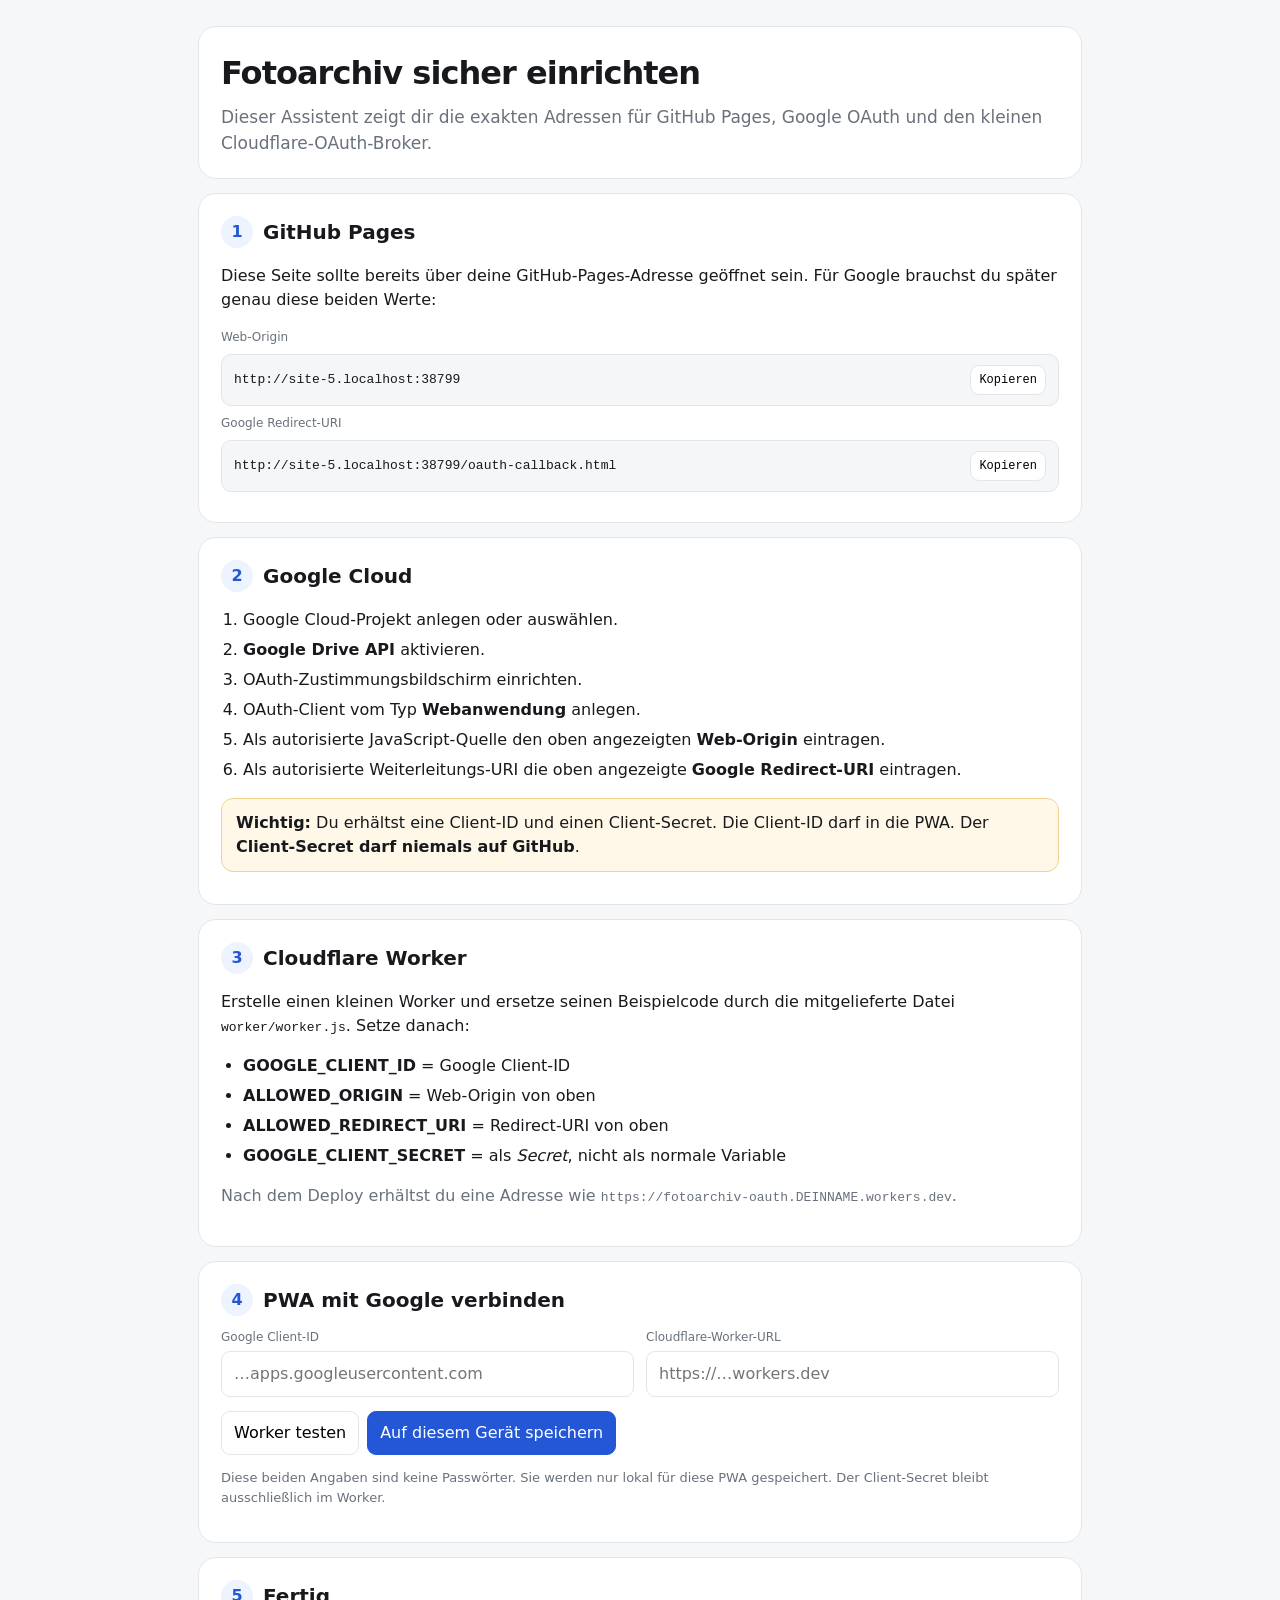
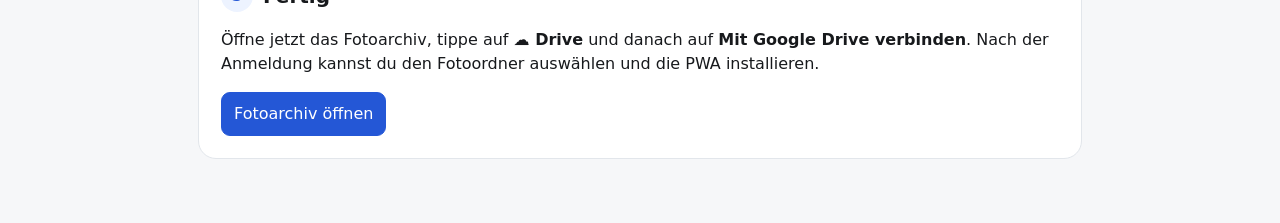
==== SETUP.html @ 209bca55 "Add files via upload" ====
<!doctype html><html lang="de"><head><meta charset="utf-8"><meta name="viewport" content="width=device-width,initial-scale=1"><meta name="theme-color" content="#2457d6"><meta http-equiv="Content-Security-Policy" content="default-src 'self'; script-src 'self'; style-src 'self' 'unsafe-inline'; connect-src 'self' https://*.workers.dev; object-src 'none'; base-uri 'self'; form-action 'self'; frame-ancestors 'none'; upgrade-insecure-requests"><title>Fotoarchiv – Einrichtung</title><link rel="icon" href="icons/icon-192.png"><style>
:root{--bg:#f6f7f9;--panel:#fff;--text:#17191c;--muted:#69717c;--line:#e2e6eb;--accent:#2457d6;--soft:#edf3ff;--good:#147d4f;--warn:#9a6500}*{box-sizing:border-box}body{margin:0;background:var(--bg);color:var(--text);font-family:system-ui,-apple-system,Segoe UI,Roboto,sans-serif;line-height:1.5}.wrap{max-width:920px;margin:0 auto;padding:26px 18px 50px}.hero,.card{background:#fff;border:1px solid var(--line);border-radius:18px;padding:22px;margin-bottom:14px}.hero h1{margin:0 0 8px;font-size:32px;letter-spacing:-.03em}.hero p{margin:0;color:var(--muted);font-size:17px}.step{display:flex;align-items:center;gap:10px;margin:0 0 12px}.n{width:32px;height:32px;border-radius:50%;display:inline-flex;align-items:center;justify-content:center;background:var(--soft);color:var(--accent);font-weight:800;flex:none}.step h2{margin:0;font-size:20px}.code{display:flex;gap:8px;align-items:center;background:#f4f6f8;border:1px solid var(--line);border-radius:10px;padding:10px 12px;margin:8px 0;font-family:ui-monospace,SFMono-Regular,Consolas,monospace;font-size:13px;word-break:break-all}.code span{flex:1}.btn{border:1px solid var(--line);background:#fff;border-radius:9px;padding:9px 12px;font:inherit;cursor:pointer}.btn.primary{background:var(--accent);border-color:var(--accent);color:white}.btn.small{padding:5px 8px;font-size:12px}.field{width:100%;border:1px solid var(--line);border-radius:9px;padding:10px 12px;font:inherit}.grid{display:grid;grid-template-columns:1fr 1fr;gap:12px}.label{font-size:12px;color:var(--muted);display:block;margin-bottom:5px}.note{background:#fff8e8;border:1px solid #efd28f;border-radius:12px;padding:12px 14px;margin:10px 0}.good{background:#edf9f2;border:1px solid #bfe0c9;border-radius:12px;padding:12px 14px;color:#1e573d}.muted{color:var(--muted)}ol,ul{padding-left:22px}li{margin:6px 0}.actions{display:flex;gap:8px;flex-wrap:wrap;margin-top:14px}@media(max-width:680px){.grid{grid-template-columns:1fr}.hero h1{font-size:27px}}
</style></head><body><div class="wrap">
<div class="hero"><h1>Fotoarchiv sicher einrichten</h1><p>Dieser Assistent zeigt dir die exakten Adressen für GitHub Pages, Google OAuth und den kleinen Cloudflare-OAuth-Broker.</p></div>
<div class="card"><div class="step"><span class="n">1</span><h2>GitHub Pages</h2></div><p>Diese Seite sollte bereits über deine GitHub-Pages-Adresse geöffnet sein. Für Google brauchst du später genau diese beiden Werte:</p><div class="label">Web-Origin</div><div class="code"><span id="origin"></span><button class="btn small" data-copy="origin">Kopieren</button></div><div class="label">Google Redirect-URI</div><div class="code"><span id="redirect"></span><button class="btn small" data-copy="redirect">Kopieren</button></div></div>
<div class="card"><div class="step"><span class="n">2</span><h2>Google Cloud</h2></div><ol><li>Google Cloud-Projekt anlegen oder auswählen.</li><li><strong>Google Drive API</strong> aktivieren.</li><li>OAuth-Zustimmungsbildschirm einrichten.</li><li>OAuth-Client vom Typ <strong>Webanwendung</strong> anlegen.</li><li>Als autorisierte JavaScript-Quelle den oben angezeigten <strong>Web-Origin</strong> eintragen.</li><li>Als autorisierte Weiterleitungs-URI die oben angezeigte <strong>Google Redirect-URI</strong> eintragen.</li></ol><div class="note"><strong>Wichtig:</strong> Du erhältst eine Client-ID und einen Client-Secret. Die Client-ID darf in die PWA. Der <strong>Client-Secret darf niemals auf GitHub</strong>.</div></div>
<div class="card"><div class="step"><span class="n">3</span><h2>Cloudflare Worker</h2></div><p>Erstelle einen kleinen Worker und ersetze seinen Beispielcode durch die mitgelieferte Datei <code>worker/worker.js</code>. Setze danach:</p><ul><li><strong>GOOGLE_CLIENT_ID</strong> = Google Client-ID</li><li><strong>ALLOWED_ORIGIN</strong> = Web-Origin von oben</li><li><strong>ALLOWED_REDIRECT_URI</strong> = Redirect-URI von oben</li><li><strong>GOOGLE_CLIENT_SECRET</strong> = als <em>Secret</em>, nicht als normale Variable</li></ul><p class="muted">Nach dem Deploy erhältst du eine Adresse wie <code>https://fotoarchiv-oauth.DEINNAME.workers.dev</code>.</p></div>
<div class="card"><div class="step"><span class="n">4</span><h2>PWA mit Google verbinden</h2></div><div class="grid"><label><span class="label">Google Client-ID</span><input class="field" id="clientId" placeholder="…apps.googleusercontent.com"></label><label><span class="label">Cloudflare-Worker-URL</span><input class="field" id="broker" placeholder="https://…workers.dev"></label></div><div class="actions"><button class="btn" id="testWorker">Worker testen</button><button class="btn primary" id="save">Auf diesem Gerät speichern</button></div><div id="status" style="margin-top:10px"></div><p class="muted" style="font-size:13px">Diese beiden Angaben sind keine Passwörter. Sie werden nur lokal für diese PWA gespeichert. Der Client-Secret bleibt ausschließlich im Worker.</p></div>
<div class="card"><div class="step"><span class="n">5</span><h2>Fertig</h2></div><p>Öffne jetzt das Fotoarchiv, tippe auf <strong>☁ Drive</strong> und danach auf <strong>Mit Google Drive verbinden</strong>. Nach der Anmeldung kannst du den Fotoordner auswählen und die PWA installieren.</p><div class="actions"><a class="btn primary" href="./" style="text-decoration:none">Fotoarchiv öffnen</a></div></div>
</div><script src="config.js"></script><script src="setup.js"></script></body></html>
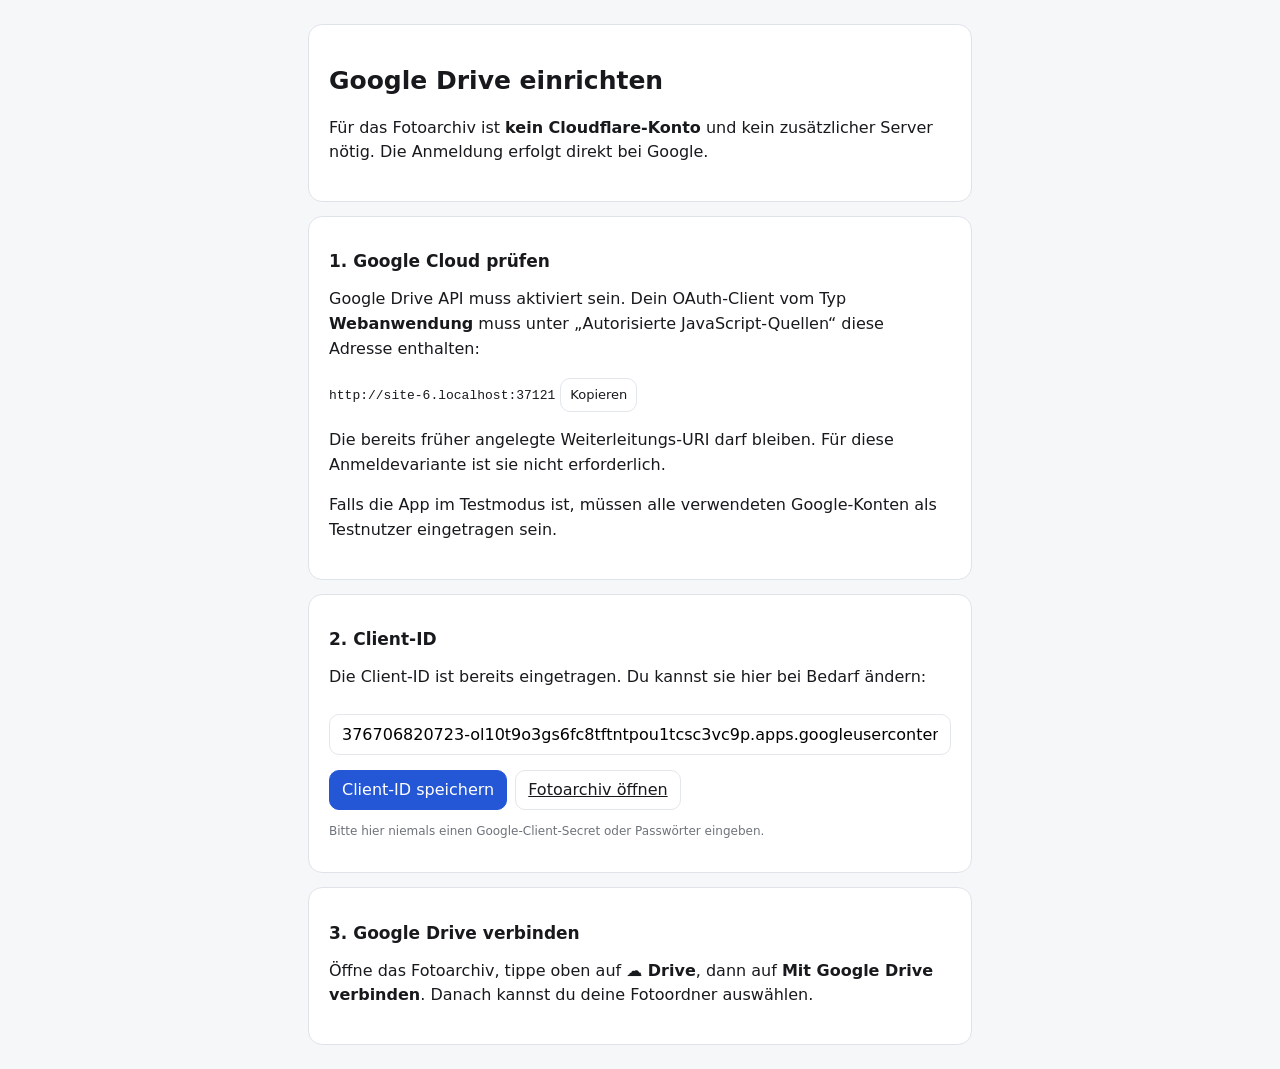
==== commit c42f80cb: "Add files via upload" ====
--- a/SETUP.html
+++ b/SETUP.html
@@ -1,10 +1 @@
-<!doctype html><html lang="de"><head><meta charset="utf-8"><meta name="viewport" content="width=device-width,initial-scale=1"><meta name="theme-color" content="#2457d6"><meta http-equiv="Content-Security-Policy" content="default-src 'self'; script-src 'self'; style-src 'self' 'unsafe-inline'; connect-src 'self' https://*.workers.dev; object-src 'none'; base-uri 'self'; form-action 'self'; frame-ancestors 'none'; upgrade-insecure-requests"><title>Fotoarchiv – Einrichtung</title><link rel="icon" href="icons/icon-192.png"><style>
-:root{--bg:#f6f7f9;--panel:#fff;--text:#17191c;--muted:#69717c;--line:#e2e6eb;--accent:#2457d6;--soft:#edf3ff;--good:#147d4f;--warn:#9a6500}*{box-sizing:border-box}body{margin:0;background:var(--bg);color:var(--text);font-family:system-ui,-apple-system,Segoe UI,Roboto,sans-serif;line-height:1.5}.wrap{max-width:920px;margin:0 auto;padding:26px 18px 50px}.hero,.card{background:#fff;border:1px solid var(--line);border-radius:18px;padding:22px;margin-bottom:14px}.hero h1{margin:0 0 8px;font-size:32px;letter-spacing:-.03em}.hero p{margin:0;color:var(--muted);font-size:17px}.step{display:flex;align-items:center;gap:10px;margin:0 0 12px}.n{width:32px;height:32px;border-radius:50%;display:inline-flex;align-items:center;justify-content:center;background:var(--soft);color:var(--accent);font-weight:800;flex:none}.step h2{margin:0;font-size:20px}.code{display:flex;gap:8px;align-items:center;background:#f4f6f8;border:1px solid var(--line);border-radius:10px;padding:10px 12px;margin:8px 0;font-family:ui-monospace,SFMono-Regular,Consolas,monospace;font-size:13px;word-break:break-all}.code span{flex:1}.btn{border:1px solid var(--line);background:#fff;border-radius:9px;padding:9px 12px;font:inherit;cursor:pointer}.btn.primary{background:var(--accent);border-color:var(--accent);color:white}.btn.small{padding:5px 8px;font-size:12px}.field{width:100%;border:1px solid var(--line);border-radius:9px;padding:10px 12px;font:inherit}.grid{display:grid;grid-template-columns:1fr 1fr;gap:12px}.label{font-size:12px;color:var(--muted);display:block;margin-bottom:5px}.note{background:#fff8e8;border:1px solid #efd28f;border-radius:12px;padding:12px 14px;margin:10px 0}.good{background:#edf9f2;border:1px solid #bfe0c9;border-radius:12px;padding:12px 14px;color:#1e573d}.muted{color:var(--muted)}ol,ul{padding-left:22px}li{margin:6px 0}.actions{display:flex;gap:8px;flex-wrap:wrap;margin-top:14px}@media(max-width:680px){.grid{grid-template-columns:1fr}.hero h1{font-size:27px}}
-</style></head><body><div class="wrap">
-<div class="hero"><h1>Fotoarchiv sicher einrichten</h1><p>Dieser Assistent zeigt dir die exakten Adressen für GitHub Pages, Google OAuth und den kleinen Cloudflare-OAuth-Broker.</p></div>
-<div class="card"><div class="step"><span class="n">1</span><h2>GitHub Pages</h2></div><p>Diese Seite sollte bereits über deine GitHub-Pages-Adresse geöffnet sein. Für Google brauchst du später genau diese beiden Werte:</p><div class="label">Web-Origin</div><div class="code"><span id="origin"></span><button class="btn small" data-copy="origin">Kopieren</button></div><div class="label">Google Redirect-URI</div><div class="code"><span id="redirect"></span><button class="btn small" data-copy="redirect">Kopieren</button></div></div>
-<div class="card"><div class="step"><span class="n">2</span><h2>Google Cloud</h2></div><ol><li>Google Cloud-Projekt anlegen oder auswählen.</li><li><strong>Google Drive API</strong> aktivieren.</li><li>OAuth-Zustimmungsbildschirm einrichten.</li><li>OAuth-Client vom Typ <strong>Webanwendung</strong> anlegen.</li><li>Als autorisierte JavaScript-Quelle den oben angezeigten <strong>Web-Origin</strong> eintragen.</li><li>Als autorisierte Weiterleitungs-URI die oben angezeigte <strong>Google Redirect-URI</strong> eintragen.</li></ol><div class="note"><strong>Wichtig:</strong> Du erhältst eine Client-ID und einen Client-Secret. Die Client-ID darf in die PWA. Der <strong>Client-Secret darf niemals auf GitHub</strong>.</div></div>
-<div class="card"><div class="step"><span class="n">3</span><h2>Cloudflare Worker</h2></div><p>Erstelle einen kleinen Worker und ersetze seinen Beispielcode durch die mitgelieferte Datei <code>worker/worker.js</code>. Setze danach:</p><ul><li><strong>GOOGLE_CLIENT_ID</strong> = Google Client-ID</li><li><strong>ALLOWED_ORIGIN</strong> = Web-Origin von oben</li><li><strong>ALLOWED_REDIRECT_URI</strong> = Redirect-URI von oben</li><li><strong>GOOGLE_CLIENT_SECRET</strong> = als <em>Secret</em>, nicht als normale Variable</li></ul><p class="muted">Nach dem Deploy erhältst du eine Adresse wie <code>https://fotoarchiv-oauth.DEINNAME.workers.dev</code>.</p></div>
-<div class="card"><div class="step"><span class="n">4</span><h2>PWA mit Google verbinden</h2></div><div class="grid"><label><span class="label">Google Client-ID</span><input class="field" id="clientId" placeholder="…apps.googleusercontent.com"></label><label><span class="label">Cloudflare-Worker-URL</span><input class="field" id="broker" placeholder="https://…workers.dev"></label></div><div class="actions"><button class="btn" id="testWorker">Worker testen</button><button class="btn primary" id="save">Auf diesem Gerät speichern</button></div><div id="status" style="margin-top:10px"></div><p class="muted" style="font-size:13px">Diese beiden Angaben sind keine Passwörter. Sie werden nur lokal für diese PWA gespeichert. Der Client-Secret bleibt ausschließlich im Worker.</p></div>
-<div class="card"><div class="step"><span class="n">5</span><h2>Fertig</h2></div><p>Öffne jetzt das Fotoarchiv, tippe auf <strong>☁ Drive</strong> und danach auf <strong>Mit Google Drive verbinden</strong>. Nach der Anmeldung kannst du den Fotoordner auswählen und die PWA installieren.</p><div class="actions"><a class="btn primary" href="./" style="text-decoration:none">Fotoarchiv öffnen</a></div></div>
-</div><script src="config.js"></script><script src="setup.js"></script></body></html>
+<!doctype html><html lang="de"><head><meta charset="utf-8"><meta name="viewport" content="width=device-width,initial-scale=1"><meta name="theme-color" content="#2457d6"><meta http-equiv="Content-Security-Policy" content="default-src 'self'; script-src 'self'; style-src 'self' 'unsafe-inline'; connect-src 'self'; object-src 'none'; base-uri 'self'"><title>Fotoarchiv – Google Drive einrichten</title><link rel="stylesheet" href="styles.css"><link rel="icon" href="icons/icon-192.png"><style>.setup{max-width:700px;margin:24px auto;padding:0 18px}.setup article{background:#fff;border:1px solid #dfe3e9;border-radius:14px;padding:20px;margin-bottom:14px}.setup h1{font-size:25px}.setup h2{font-size:17px}.setup p,.setup li{line-height:1.55}.setup code{overflow-wrap:anywhere}.setup .field{margin-top:8px}.setup .actions{display:flex;gap:8px;flex-wrap:wrap;margin-top:15px}</style></head><body><main class="setup"><article><h1>Google Drive einrichten</h1><p>Für das Fotoarchiv ist <strong>kein Cloudflare-Konto</strong> und kein zusätzlicher Server nötig. Die Anmeldung erfolgt direkt bei Google.</p></article><article><h2>1. Google Cloud prüfen</h2><p>Google Drive API muss aktiviert sein. Dein OAuth-Client vom Typ <strong>Webanwendung</strong> muss unter „Autorisierte JavaScript-Quellen“ diese Adresse enthalten:</p><p><code id="origin"></code> <button class="btn small" id="copyOrigin">Kopieren</button></p><p>Die bereits früher angelegte Weiterleitungs-URI darf bleiben. Für diese Anmeldevariante ist sie nicht erforderlich.</p><p>Falls die App im Testmodus ist, müssen alle verwendeten Google-Konten als Testnutzer eingetragen sein.</p></article><article><h2>2. Client-ID</h2><p>Die Client-ID ist bereits eingetragen. Du kannst sie hier bei Bedarf ändern:</p><input class="field" id="clientId" aria-label="Google OAuth Client-ID" autocomplete="off"><div class="actions"><button class="btn primary" id="save">Client-ID speichern</button><a class="btn" href="./">Fotoarchiv öffnen</a></div><p id="status" class="muted"></p><p class="muted">Bitte hier niemals einen Google-Client-Secret oder Passwörter eingeben.</p></article><article><h2>3. Google Drive verbinden</h2><p>Öffne das Fotoarchiv, tippe oben auf <strong>☁ Drive</strong>, dann auf <strong>Mit Google Drive verbinden</strong>. Danach kannst du deine Fotoordner auswählen.</p></article></main><script src="config.js"></script><script src="setup.js"></script></body></html>
--- a/styles.css
+++ b/styles.css
@@ -0,0 +1,10 @@
+[hidden]{display:none!important}
+:root{--bg:#f6f7f9;--panel:#fff;--text:#17191c;--muted:#6e737b;--line:#e3e6ea;--accent:#2457d6;--soft:#edf3ff;--danger:#b42318;--shadow:0 8px 28px rgba(20,25,35,.08);--radius:14px}
+*{box-sizing:border-box}html{background:var(--bg)}body{margin:0;font-family:Inter,ui-sans-serif,system-ui,-apple-system,"Segoe UI",Roboto,Arial,sans-serif;background:var(--bg);color:var(--text);min-height:100vh;-webkit-tap-highlight-color:transparent}button,input,select{font:inherit}button{cursor:pointer}.app{min-height:100vh}
+header{height:68px;background:rgba(255,255,255,.96);border-bottom:1px solid var(--line);display:flex;align-items:center;gap:18px;padding:0 max(14px,env(safe-area-inset-left));position:sticky;top:0;z-index:30;backdrop-filter:blur(10px)}.brand{font-weight:800;letter-spacing:-.02em;white-space:nowrap}nav{display:flex;gap:5px;flex:1;overflow-x:auto}nav button{border:0;background:transparent;padding:10px 11px;border-radius:10px;color:var(--muted);white-space:nowrap}nav button.active{background:var(--soft);color:var(--accent);font-weight:700}.head-actions{display:flex;gap:7px;align-items:center;white-space:nowrap}
+.btn{border:1px solid var(--line);background:#fff;color:var(--text);padding:9px 12px;border-radius:10px;display:inline-flex;align-items:center;justify-content:center;gap:7px;min-height:40px}.btn:hover{background:#f8f9fb}.btn.primary{background:var(--accent);border-color:var(--accent);color:#fff}.btn.danger{color:var(--danger)}.btn.small{min-height:34px;padding:6px 9px;font-size:13px}.btn.icon{width:40px;padding:0;font-size:20px}.btn.install{background:#eef8f1;border-color:#bfe0c9;color:#176b37}
+main{max-width:1500px;margin:0 auto;padding:20px}.view{display:none}.view.active{display:block}.notice{background:#fff4e5;border:1px solid #efd49d;border-radius:12px;padding:12px 14px;margin-bottom:14px;color:#6b4a0c}.toolbar{display:flex;gap:10px;align-items:center;flex-wrap:wrap;margin-bottom:12px}.search{min-width:240px;flex:1;max-width:560px}.search input,.field,.tag-input{width:100%;border:1px solid var(--line);background:#fff;padding:10px 12px;border-radius:10px;outline:none}.tag-input{width:auto;min-width:155px}.filterbar{background:#fff;border:1px solid var(--line);border-radius:var(--radius);padding:12px 14px;margin-bottom:14px}.filterrow{display:flex;gap:8px;align-items:center;flex-wrap:wrap}.filterrow .label,.mini-label{font-size:12px;color:var(--muted)}.chip{display:inline-flex;align-items:center;gap:5px;border-radius:999px;padding:6px 9px;background:#f0f2f5;font-size:13px;margin:2px}.chip.active{background:var(--soft);color:var(--accent)}.chip.exclude{background:#fff0ee;color:#a63a31}.chip button{border:0;background:transparent;color:inherit;padding:0}.filter-mode-select{border:1px solid var(--line);background:#fff;border-radius:9px;padding:8px 9px;font-size:13px}.quickbar{display:none;align-items:center;gap:7px;flex-wrap:wrap;margin:0 0 10px;padding:0 2px}.quickbar.show{display:flex}.quick-btn{border:1px solid var(--line);background:#fff;border-radius:999px;padding:8px 11px}.quick-label{font-size:12px;color:var(--muted)}details.advanced{margin-top:10px;border-top:1px solid var(--line);padding-top:8px}details.advanced summary{list-style:none;cursor:pointer;color:var(--muted);font-size:13px;width:max-content}.advanced-grid{display:grid;grid-template-columns:repeat(5,minmax(140px,1fr));gap:10px;margin-top:12px}.mini-label{display:block;margin-bottom:5px}
+.subbar{display:flex;align-items:center;gap:8px;margin:8px 2px 14px;color:var(--muted);font-size:13px}.spacer{flex:1}.subbar select{border:1px solid var(--line);background:#fff;border-radius:8px;padding:7px 8px}.gallery{display:grid;grid-template-columns:repeat(auto-fill,minmax(170px,1fr));gap:12px}.photo-card{background:#fff;border:1px solid var(--line);border-radius:12px;overflow:hidden;position:relative;min-width:0}.photo-card.selected{outline:3px solid var(--accent);outline-offset:1px}.thumb{aspect-ratio:4/3;background:#eceff3;display:flex;align-items:center;justify-content:center;overflow:hidden;position:relative}.thumb img{width:100%;height:100%;object-fit:cover;display:block}.fallback{font-size:30px;color:#9aa1aa}.check{position:absolute;left:9px;top:9px;width:28px;height:28px;border-radius:8px;border:1px solid rgba(0,0,0,.18);background:rgba(255,255,255,.94);display:flex;align-items:center;justify-content:center;z-index:2}.photo-card.selected .check{background:var(--accent);color:#fff;border-color:var(--accent)}.card-body{padding:10px}.filename{font-size:13px;font-weight:700;white-space:nowrap;overflow:hidden;text-overflow:ellipsis}.meta{font-size:12px;color:var(--muted);margin-top:3px}.tags{display:flex;gap:4px;flex-wrap:wrap;margin-top:8px;min-height:22px}.tag-mini{font-size:11px;background:#f1f3f5;padding:3px 6px;border-radius:999px}.tag-more{font-size:11px;color:var(--muted);padding:3px 2px}.gallery.list{display:flex;flex-direction:column;gap:6px}.gallery.list .photo-card{display:grid;grid-template-columns:100px 1fr}.gallery.list .thumb{height:76px}.gallery.list .card-body{display:grid;grid-template-columns:1.4fr 1fr;align-items:center;gap:14px}.gallery.list .tags{margin-top:0}
+.empty{background:#fff;border:1px dashed #cfd4da;border-radius:16px;padding:52px 24px;text-align:center;color:var(--muted)}.empty h2{color:var(--text);font-size:20px;margin:0 0 8px}.empty p{max-width:650px;margin:0 auto 18px;line-height:1.5}.selection{position:fixed;left:50%;bottom:max(18px,env(safe-area-inset-bottom));transform:translateX(-50%);z-index:50;background:#17191c;color:#fff;border-radius:14px;box-shadow:var(--shadow);padding:10px 12px;display:none;align-items:center;gap:9px;min-width:min(760px,calc(100vw - 24px))}.selection.show{display:flex}.selection input{flex:1;min-width:120px;border:0;border-radius:8px;padding:10px}.selection button{border:1px solid #3c4148;background:#2a2e33;color:#fff;border-radius:8px;padding:9px 10px}.selection button.primary{background:#fff;color:#17191c;border-color:#fff}
+.page-title{display:flex;align-items:flex-end;gap:12px;margin-bottom:18px}.page-title h1{font-size:26px;margin:0}.page-title p{margin:0 0 2px;color:var(--muted);font-size:13px}.metric-grid{display:grid;grid-template-columns:repeat(4,1fr);gap:12px;margin-bottom:18px}.metric,.panel,.simple-card{background:#fff;border:1px solid var(--line);border-radius:14px;padding:18px}.metric .value{font-size:30px;font-weight:800}.metric .name{color:var(--muted);font-size:13px}.panel{margin-bottom:14px}.panel h2{font-size:16px;margin:0 0 14px}.tag-stat{display:grid;grid-template-columns:minmax(130px,1fr) 3fr 90px;gap:12px;align-items:center;padding:7px 0}.bar{height:8px;background:#edf0f3;border-radius:999px;overflow:hidden}.bar>div{height:100%;background:var(--accent);border-radius:999px}.number{text-align:right;color:var(--muted);font-size:13px}.cards{display:grid;grid-template-columns:repeat(auto-fill,minmax(260px,1fr));gap:12px}.simple-card h3{margin:0 0 6px;font-size:15px}.simple-card p{margin:0;color:var(--muted);font-size:13px}.actions{display:flex;gap:7px;margin-top:14px;flex-wrap:wrap}.project-head{display:flex;gap:10px;align-items:center;flex-wrap:wrap;margin-bottom:14px}.filmstrip{display:grid;grid-template-columns:repeat(auto-fill,minmax(160px,1fr));gap:10px}.film-item{background:#fff;border:1px solid var(--line);border-radius:11px;overflow:hidden;position:relative}.film-item .order{position:absolute;left:7px;top:7px;background:rgba(20,20,20,.78);color:#fff;padding:4px 7px;border-radius:7px;font-size:12px;font-weight:700;z-index:2}.film-item .name{padding:8px;font-size:11px;white-space:nowrap;overflow:hidden;text-overflow:ellipsis}.film-actions{display:flex;gap:4px;padding:0 7px 8px}.film-actions button{flex:1;border:1px solid var(--line);background:#fff;border-radius:7px;padding:6px}.modal-back{position:fixed;inset:0;background:rgba(10,15,20,.38);display:none;align-items:center;justify-content:center;z-index:80;padding:16px}.modal-back.show{display:flex}.modal{background:#fff;width:min(700px,100%);max-height:88vh;overflow:auto;border-radius:16px;box-shadow:0 24px 80px rgba(0,0,0,.2);padding:20px}.modal h2{margin:0 0 14px;font-size:20px}.modal-footer{display:flex;justify-content:flex-end;gap:8px;flex-wrap:wrap;margin-top:16px}.library-row{display:grid;grid-template-columns:1fr auto;gap:12px;padding:12px 0;border-bottom:1px solid var(--line)}.library-row:last-child{border-bottom:0}.library-row .name{font-weight:700}.smalltxt,.muted{font-size:12px;color:var(--muted)}.row-actions{display:flex;gap:6px;align-items:center;flex-wrap:wrap}.toast{position:fixed;right:20px;bottom:20px;z-index:100;background:#17191c;color:#fff;padding:11px 14px;border-radius:10px;box-shadow:var(--shadow);font-size:13px;display:none;max-width:420px}.toast.show{display:block}.progressline{position:fixed;left:0;right:0;top:68px;height:3px;z-index:60;display:none;background:#e8ebf0}.progressline.show{display:block}.progressline>div{height:100%;background:var(--accent);width:20%;animation:progress 1.1s ease-in-out infinite alternate}@keyframes progress{from{transform:translateX(0)}to{transform:translateX(400%)}}.version-footer{position:fixed;left:8px;bottom:5px;z-index:25;font-size:10px;color:#989da5;background:rgba(246,247,249,.88);padding:2px 5px;border-radius:5px;pointer-events:none}
+@media(max-width:900px){header{gap:8px;height:auto;min-height:64px;padding-top:6px;padding-bottom:6px;flex-wrap:wrap}.brand{display:none}nav{order:2;width:100%;flex-basis:100%;justify-content:space-between}nav button{font-size:12px;padding:8px 6px}.head-actions{margin-left:auto}.install{font-size:12px}main{padding:12px}.advanced-grid{grid-template-columns:1fr 1fr}.metric-grid{grid-template-columns:1fr 1fr}.gallery{grid-template-columns:repeat(auto-fill,minmax(145px,1fr))}.selection{flex-wrap:wrap}.selection input{order:3;flex-basis:100%}.toolbar .btn{flex:0 0 auto}.tag-input{min-width:135px;flex:1}.filter-mode-select{max-width:150px}.project-head .spacer{display:none}.project-head>div{flex:1}.filmstrip{grid-template-columns:repeat(auto-fill,minmax(145px,1fr))}}
